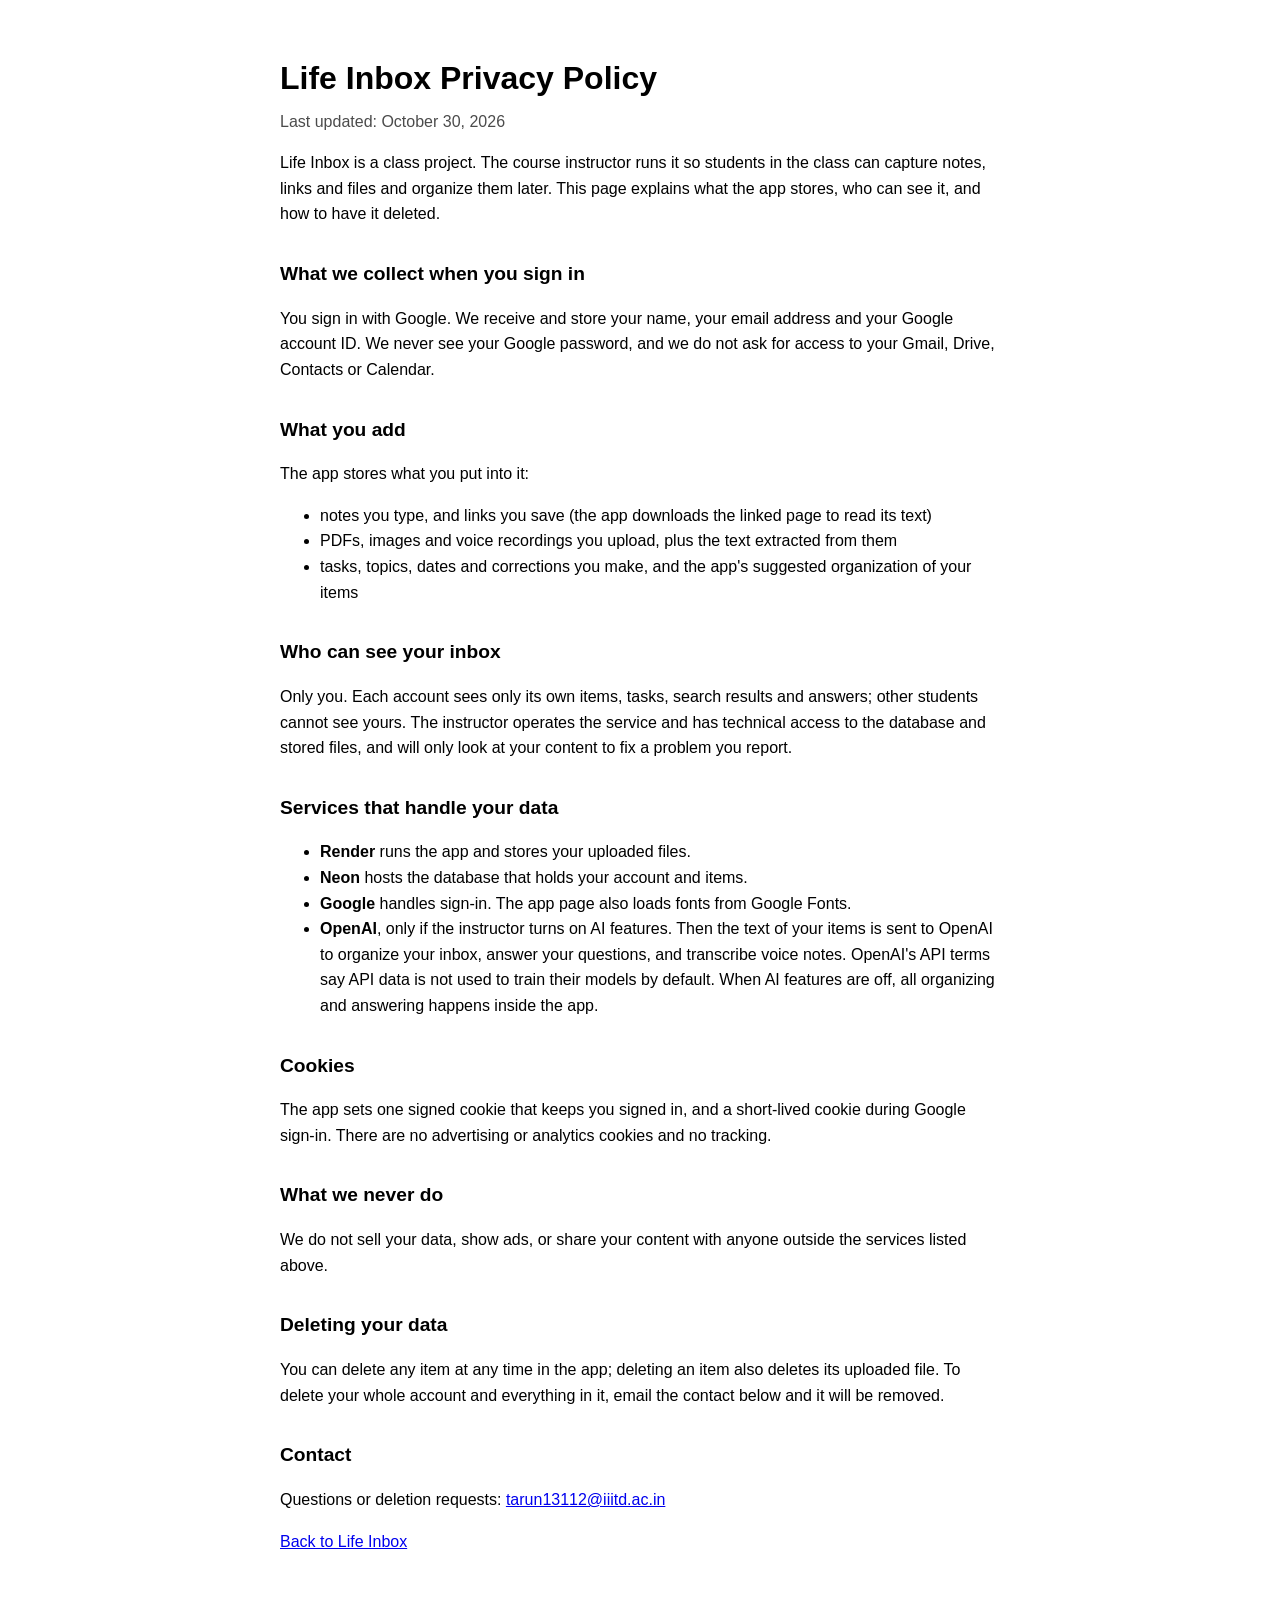
==== app/static/privacy.html @ 306eae01 "Initial import; accept bare postgres URLs from Render Render's fromDatabase connectionString is post" ====
<!doctype html>
<html lang="en">
<head>
  <meta charset="utf-8" />
  <meta name="viewport" content="width=device-width, initial-scale=1" />
  <title>Privacy Policy · Life Inbox</title>
  <style>
    :root { color-scheme: light dark; }
    body {
      margin: 0;
      font-family: -apple-system, BlinkMacSystemFont, "Segoe UI", Roboto, sans-serif;
      line-height: 1.6;
      background: Canvas;
      color: CanvasText;
    }
    main { max-width: 720px; margin: 0 auto; padding: 32px 16px 64px; }
    h1 { margin-bottom: 4px; }
    h2 { margin-top: 32px; font-size: 1.2rem; }
    .updated { opacity: 0.7; margin-top: 0; }
    a { color: LinkText; }
  </style>
</head>
<body>
  <main>
    <h1>Life Inbox Privacy Policy</h1>
    <p class="updated">Last updated: October 30, 2026</p>

    <p>
      Life Inbox is a class project. The course instructor runs it so students
      in the class can capture notes, links and files and organize them later.
      This page explains what the app stores, who can see it, and how to have
      it deleted.
    </p>

    <h2>What we collect when you sign in</h2>
    <p>
      You sign in with Google. We receive and store your name, your email
      address and your Google account ID. We never see your Google password,
      and we do not ask for access to your Gmail, Drive, Contacts or Calendar.
    </p>

    <h2>What you add</h2>
    <p>The app stores what you put into it:</p>
    <ul>
      <li>notes you type, and links you save (the app downloads the linked page to read its text)</li>
      <li>PDFs, images and voice recordings you upload, plus the text extracted from them</li>
      <li>tasks, topics, dates and corrections you make, and the app's suggested organization of your items</li>
    </ul>

    <h2>Who can see your inbox</h2>
    <p>
      Only you. Each account sees only its own items, tasks, search results
      and answers; other students cannot see yours. The instructor operates the
      service and has technical access to the database and stored files, and
      will only look at your content to fix a problem you report.
    </p>

    <h2>Services that handle your data</h2>
    <ul>
      <li><strong>Render</strong> runs the app and stores your uploaded files.</li>
      <li><strong>Neon</strong> hosts the database that holds your account and items.</li>
      <li><strong>Google</strong> handles sign-in. The app page also loads fonts from Google Fonts.</li>
      <li>
        <strong>OpenAI</strong>, only if the instructor turns on AI features. Then
        the text of your items is sent to OpenAI to organize your inbox, answer
        your questions, and transcribe voice notes. OpenAI's API terms say API
        data is not used to train their models by default. When AI features are
        off, all organizing and answering happens inside the app.
      </li>
    </ul>

    <h2>Cookies</h2>
    <p>
      The app sets one signed cookie that keeps you signed in, and a short-lived
      cookie during Google sign-in. There are no advertising or analytics cookies
      and no tracking.
    </p>

    <h2>What we never do</h2>
    <p>We do not sell your data, show ads, or share your content with anyone outside the services listed above.</p>

    <h2>Deleting your data</h2>
    <p>
      You can delete any item at any time in the app; deleting an item also
      deletes its uploaded file. To delete your whole account and everything in
      it, email the contact below and it will be removed.
    </p>

    <h2>Contact</h2>
    <p>
      Questions or deletion requests:
      <a href="mailto:tarun13112@iiitd.ac.in">tarun13112@iiitd.ac.in</a>
    </p>

    <p><a href="/">Back to Life Inbox</a></p>
  </main>
</body>
</html>
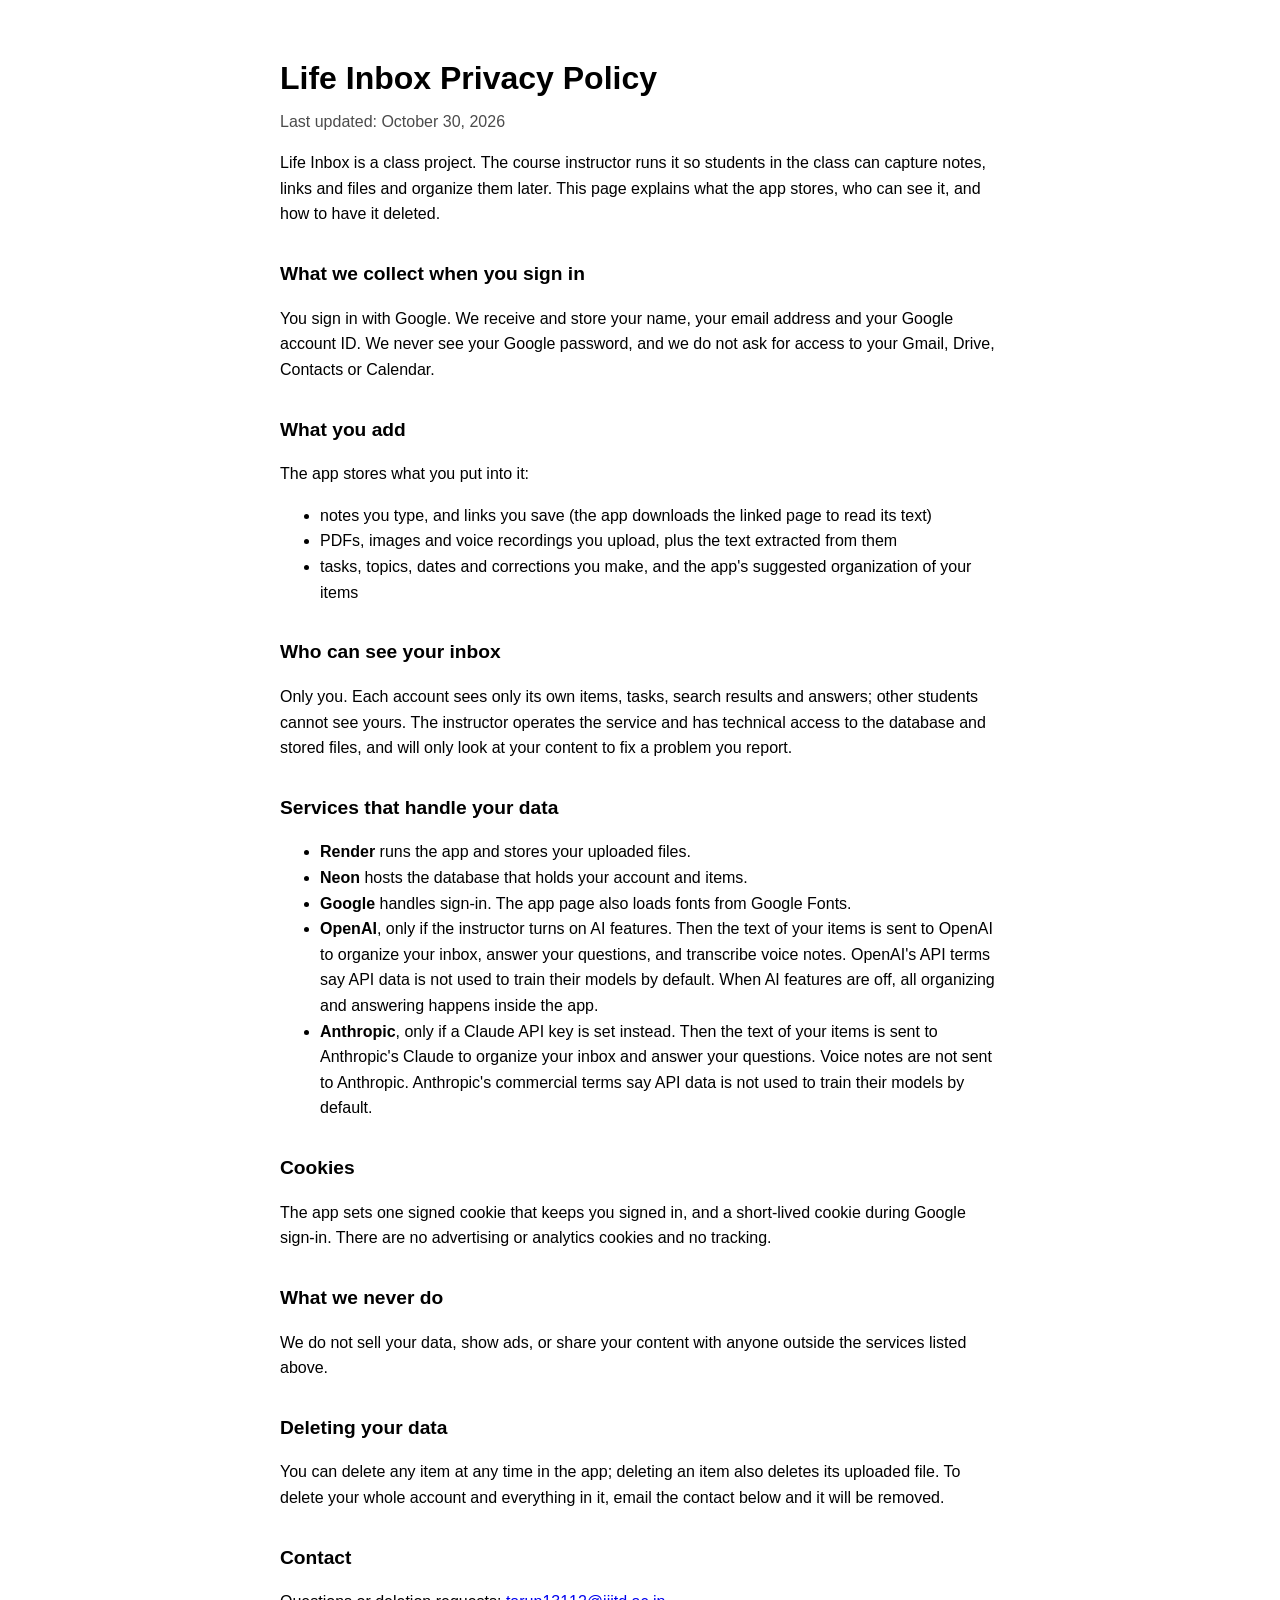
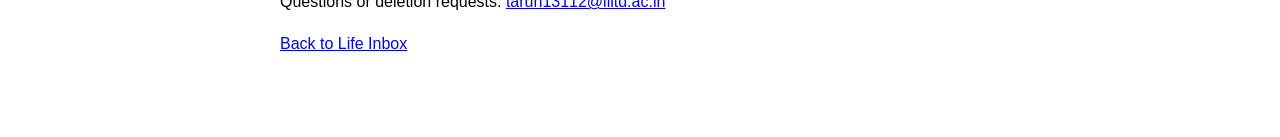
==== commit 62e570f2: "Add Claude as an AI provider for organizing and Ask When ANTHROPIC_API_KEY is set, the full-inbox or" ====
--- a/app/static/privacy.html
+++ b/app/static/privacy.html
@@ -67,6 +67,13 @@
         data is not used to train their models by default. When AI features are
         off, all organizing and answering happens inside the app.
       </li>
+      <li>
+        <strong>Anthropic</strong>, only if a Claude API key is set instead. Then
+        the text of your items is sent to Anthropic's Claude to organize your inbox
+        and answer your questions. Voice notes are not sent to Anthropic.
+        Anthropic's commercial terms say API data is not used to train their
+        models by default.
+      </li>
     </ul>
 
     <h2>Cookies</h2>
